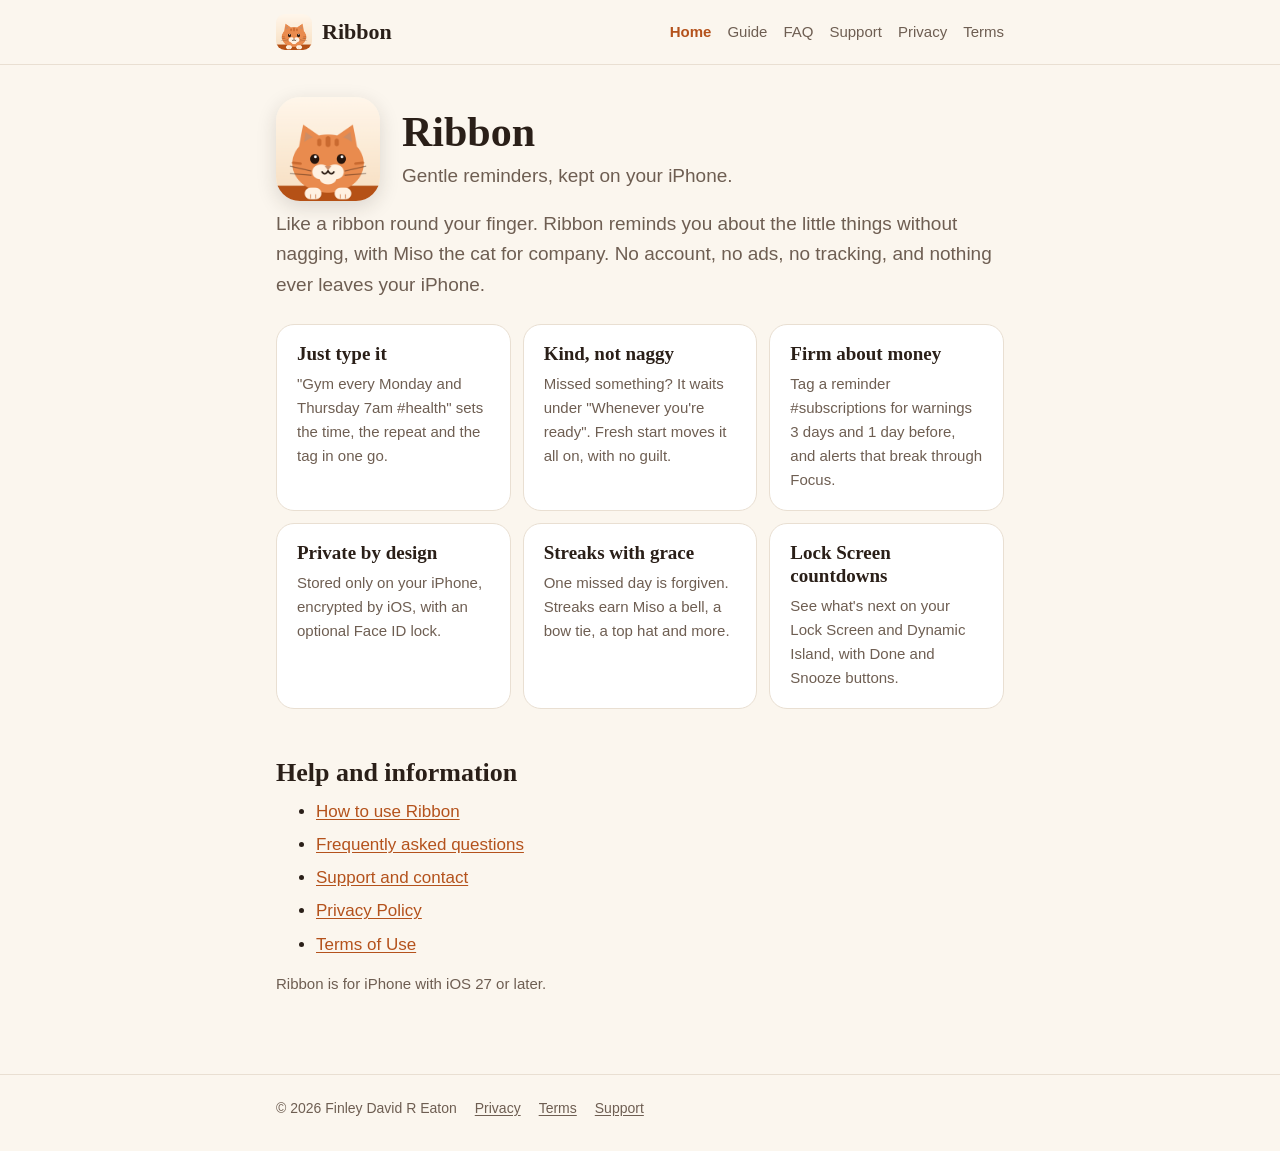
==== index.html @ 8d09c9cc "Ribbon website: guide, FAQ, support, privacy policy and terms Co-Authored-By: Claude Opus 5.5 <norep" ====
<!doctype html>
<html lang="en-GB">
<head>
  <meta charset="utf-8">
  <meta name="viewport" content="width=device-width, initial-scale=1">
  <title>Ribbon</title>
  <meta name="description" content="Gentle reminders for iPhone, kept on your device. No account, no ads, no tracking.">
  <meta name="referrer" content="no-referrer">
  <link rel="icon" href="assets/favicon.png" type="image/png">
  <link rel="apple-touch-icon" href="assets/apple-touch-icon.png">
  <link rel="stylesheet" href="assets/style.css">
</head>
<body>
  <a class="skip" href="#main">Skip to content</a>
  <header class="site">
    <div class="wrap">
      <a class="brand" href="index.html"><img src="assets/favicon.png" alt="" width="36" height="36">Ribbon</a>
      <nav class="site" aria-label="Main">
      <a href="index.html" aria-current="page">Home</a>
      <a href="guide.html">Guide</a>
      <a href="faq.html">FAQ</a>
      <a href="support.html">Support</a>
      <a href="privacy.html">Privacy</a>
      <a href="terms.html">Terms</a>
      </nav>
    </div>
  </header>
  <main id="main" class="wrap">
<div class="hero">
  <img class="icon-light" src="assets/icon.png" alt="" width="104" height="104">
  <img class="icon-dark" src="assets/icon-dark.png" alt="" width="104" height="104">
  <div>
    <h1>Ribbon</h1>
    <p>Gentle reminders, kept on your iPhone.</p>
  </div>
</div>

<p class="lede">Like a ribbon round your finger. Ribbon reminds you about the little things without nagging, with Miso the cat for company. No account, no ads, no tracking, and nothing ever leaves your iPhone.</p>

<div class="grid">
  <div class="card"><h3>Just type it</h3><p>"Gym every Monday and Thursday 7am #health" sets the time, the repeat and the tag in one go.</p></div>
  <div class="card"><h3>Kind, not naggy</h3><p>Missed something? It waits under "Whenever you're ready". Fresh start moves it all on, with no guilt.</p></div>
  <div class="card"><h3>Firm about money</h3><p>Tag a reminder #subscriptions for warnings 3 days and 1 day before, and alerts that break through Focus.</p></div>
  <div class="card"><h3>Private by design</h3><p>Stored only on your iPhone, encrypted by iOS, with an optional Face ID lock.</p></div>
  <div class="card"><h3>Streaks with grace</h3><p>One missed day is forgiven. Streaks earn Miso a bell, a bow tie, a top hat and more.</p></div>
  <div class="card"><h3>Lock Screen countdowns</h3><p>See what's next on your Lock Screen and Dynamic Island, with Done and Snooze buttons.</p></div>
</div>

<h2>Help and information</h2>
<ul>
  <li><a href="guide.html">How to use Ribbon</a></li>
  <li><a href="faq.html">Frequently asked questions</a></li>
  <li><a href="support.html">Support and contact</a></li>
  <li><a href="privacy.html">Privacy Policy</a></li>
  <li><a href="terms.html">Terms of Use</a></li>
</ul>
<p class="meta">Ribbon is for iPhone with iOS 27 or later.</p>

  </main>
  <footer class="site">
    <div class="wrap">
      <span>© 2026 Finley David R Eaton</span>
      <a href="privacy.html">Privacy</a>
      <a href="terms.html">Terms</a>
      <a href="support.html">Support</a>
    </div>
  </footer>
</body>
</html>
---- assets/style.css ----
/* Ribbon website. Colours match the app's Palette (Theme.swift). No web fonts, no scripts. */
:root {
  --paper: #FBF6EE;
  --card: #FFFFFF;
  --raised: #F4ECE0;
  --ink: #2A1F18;
  --ink-soft: #6E5E52;
  --hairline: #E9DFD2;
  --accent: #B4521C;
  --accent-ink: #FFFFFF;
  --serif: ui-serif, "New York", Georgia, "Times New Roman", serif;
  --sans: -apple-system, BlinkMacSystemFont, "SF Pro Text", "Segoe UI", Roboto, Helvetica, Arial, sans-serif;
  color-scheme: light dark;
}
@media (prefers-color-scheme: dark) {
  :root:not([data-theme="light"]) {
    --paper: #16120F;
    --card: #221C18;
    --raised: #2C251F;
    --ink: #F5EDE3;
    --ink-soft: #B9AA9C;
    --hairline: #3A3129;
    --accent: #F0915A;
    --accent-ink: #16120F;
  }
}
:root[data-theme="dark"] {
  --paper: #16120F; --card: #221C18; --raised: #2C251F; --ink: #F5EDE3;
  --ink-soft: #B9AA9C; --hairline: #3A3129; --accent: #F0915A; --accent-ink: #16120F;
}

* { box-sizing: border-box; }
html { -webkit-text-size-adjust: 100%; }
body {
  margin: 0;
  background: var(--paper);
  color: var(--ink);
  font: 17px/1.6 var(--sans);
}
a { color: var(--accent); text-underline-offset: 2px; }
a:focus-visible { outline: 2px solid var(--accent); outline-offset: 3px; border-radius: 4px; }

.skip { position: absolute; left: -9999px; }
.skip:focus { left: 16px; top: 16px; background: var(--card); padding: 8px 12px; border-radius: 8px; z-index: 2; }

header.site {
  border-bottom: 1px solid var(--hairline);
  background: var(--paper);
}
header.site .wrap { display: flex; flex-wrap: wrap; align-items: center; gap: 8px 20px; padding-top: 14px; padding-bottom: 14px; }
.brand { display: flex; align-items: center; gap: 10px; color: var(--ink); text-decoration: none; font: 600 22px/1 var(--serif); }
.brand img { width: 36px; height: 36px; border-radius: 9px; }
nav.site { display: flex; flex-wrap: wrap; gap: 4px 16px; margin-left: auto; }
nav.site a { color: var(--ink-soft); text-decoration: none; font-size: 15px; padding: 6px 0; }
nav.site a:hover, nav.site a[aria-current="page"] { color: var(--accent); }
nav.site a[aria-current="page"] { font-weight: 600; }

.wrap { max-width: 760px; margin: 0 auto; padding-left: 16px; padding-right: 16px; }
main { padding-top: 32px; padding-bottom: 64px; }

h1, h2, h3 { font-family: var(--serif); line-height: 1.2; color: var(--ink); }
h1 { font-size: clamp(30px, 6vw, 42px); margin: 0 0 8px; }
h2 { font-size: 26px; margin: 44px 0 10px; padding-top: 4px; }
h3 { font-size: 19px; margin: 26px 0 6px; }
p, ul, ol { margin: 0 0 14px; }
li { margin-bottom: 6px; }
.lede { font-size: 19px; color: var(--ink-soft); margin-bottom: 24px; }
.meta { color: var(--ink-soft); font-size: 15px; }
strong { font-weight: 600; }
code, kbd { font: 15px ui-monospace, "SF Mono", Menlo, monospace; background: var(--raised); padding: 1px 5px; border-radius: 5px; }

.card {
  background: var(--card);
  border: 1px solid var(--hairline);
  border-radius: 18px;
  padding: 18px 20px;
  margin: 16px 0;
}
.card > :last-child { margin-bottom: 0; }
.note { background: var(--raised); border-color: transparent; }

.hero { display: flex; align-items: center; gap: 22px; margin-bottom: 8px; }
.hero img { width: 104px; height: 104px; border-radius: 24px; flex: none; box-shadow: 0 6px 20px rgba(42, 31, 24, 0.15); }
.hero h1 { margin: 0; }
.hero p { margin: 4px 0 0; color: var(--ink-soft); font-size: 19px; }
@media (max-width: 480px) {
  .hero { flex-direction: column; align-items: flex-start; gap: 14px; }
  .hero img { width: 84px; height: 84px; border-radius: 19px; }
}
.icon-dark { display: none; }
@media (prefers-color-scheme: dark) { .icon-light { display: none; } .icon-dark { display: block; } }

.grid { display: grid; grid-template-columns: repeat(auto-fit, minmax(210px, 1fr)); gap: 12px; margin: 20px 0; }
.grid .card { margin: 0; }
.grid h3 { margin-top: 0; }
.grid p { color: var(--ink-soft); font-size: 15px; }

.button {
  display: inline-block; background: var(--accent); color: var(--accent-ink);
  padding: 12px 20px; border-radius: 999px; text-decoration: none; font-weight: 600; min-height: 44px;
}

.toc { columns: 2 220px; padding-left: 20px; }
.toc li { break-inside: avoid; }

details { border-bottom: 1px solid var(--hairline); padding: 4px 0; }
details summary {
  cursor: pointer; font-weight: 600; padding: 10px 0; list-style-position: outside; margin-left: 18px; min-height: 44px;
}
details summary:focus-visible { outline: 2px solid var(--accent); outline-offset: 2px; border-radius: 4px; }
details > div { padding: 0 0 12px 18px; color: var(--ink); }
details > div > :last-child { margin-bottom: 0; }

table { width: 100%; border-collapse: collapse; margin: 12px 0 18px; font-size: 15px; }
th, td { text-align: left; vertical-align: top; padding: 10px 8px; border-bottom: 1px solid var(--hairline); }
th { color: var(--ink-soft); font-weight: 600; }
.table-scroll { overflow-x: auto; }

footer.site { border-top: 1px solid var(--hairline); color: var(--ink-soft); font-size: 14px; }
footer.site .wrap { padding-top: 22px; padding-bottom: 32px; display: flex; flex-wrap: wrap; gap: 6px 18px; }
footer.site a { color: var(--ink-soft); }
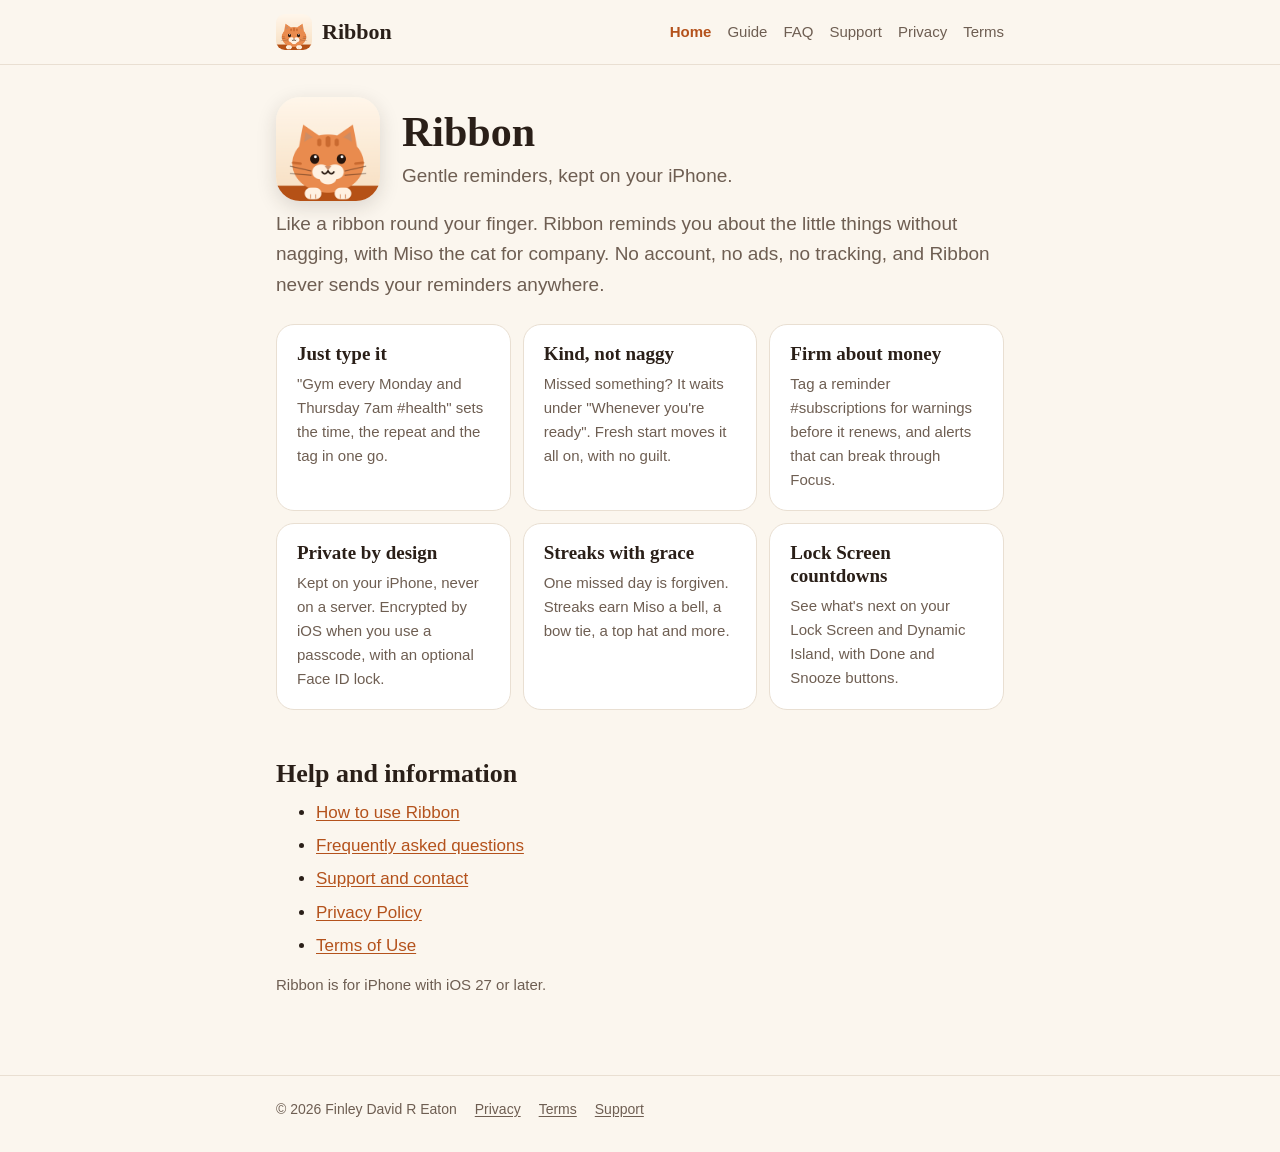
==== commit a132521c: "Privacy accuracy: match the site to what the app does Co-Authored-By: Claude Opus 5.5 <noreply@anthr" ====
--- a/index.html
+++ b/index.html
@@ -35,13 +35,13 @@
   </div>
 </div>
 
-<p class="lede">Like a ribbon round your finger. Ribbon reminds you about the little things without nagging, with Miso the cat for company. No account, no ads, no tracking, and nothing ever leaves your iPhone.</p>
+<p class="lede">Like a ribbon round your finger. Ribbon reminds you about the little things without nagging, with Miso the cat for company. No account, no ads, no tracking, and Ribbon never sends your reminders anywhere.</p>
 
 <div class="grid">
   <div class="card"><h3>Just type it</h3><p>"Gym every Monday and Thursday 7am #health" sets the time, the repeat and the tag in one go.</p></div>
   <div class="card"><h3>Kind, not naggy</h3><p>Missed something? It waits under "Whenever you're ready". Fresh start moves it all on, with no guilt.</p></div>
-  <div class="card"><h3>Firm about money</h3><p>Tag a reminder #subscriptions for warnings 3 days and 1 day before, and alerts that break through Focus.</p></div>
-  <div class="card"><h3>Private by design</h3><p>Stored only on your iPhone, encrypted by iOS, with an optional Face ID lock.</p></div>
+  <div class="card"><h3>Firm about money</h3><p>Tag a reminder #subscriptions for warnings before it renews, and alerts that can break through Focus.</p></div>
+  <div class="card"><h3>Private by design</h3><p>Kept on your iPhone, never on a server. Encrypted by iOS when you use a passcode, with an optional Face ID lock.</p></div>
   <div class="card"><h3>Streaks with grace</h3><p>One missed day is forgiven. Streaks earn Miso a bell, a bow tie, a top hat and more.</p></div>
   <div class="card"><h3>Lock Screen countdowns</h3><p>See what's next on your Lock Screen and Dynamic Island, with Done and Snooze buttons.</p></div>
 </div>
